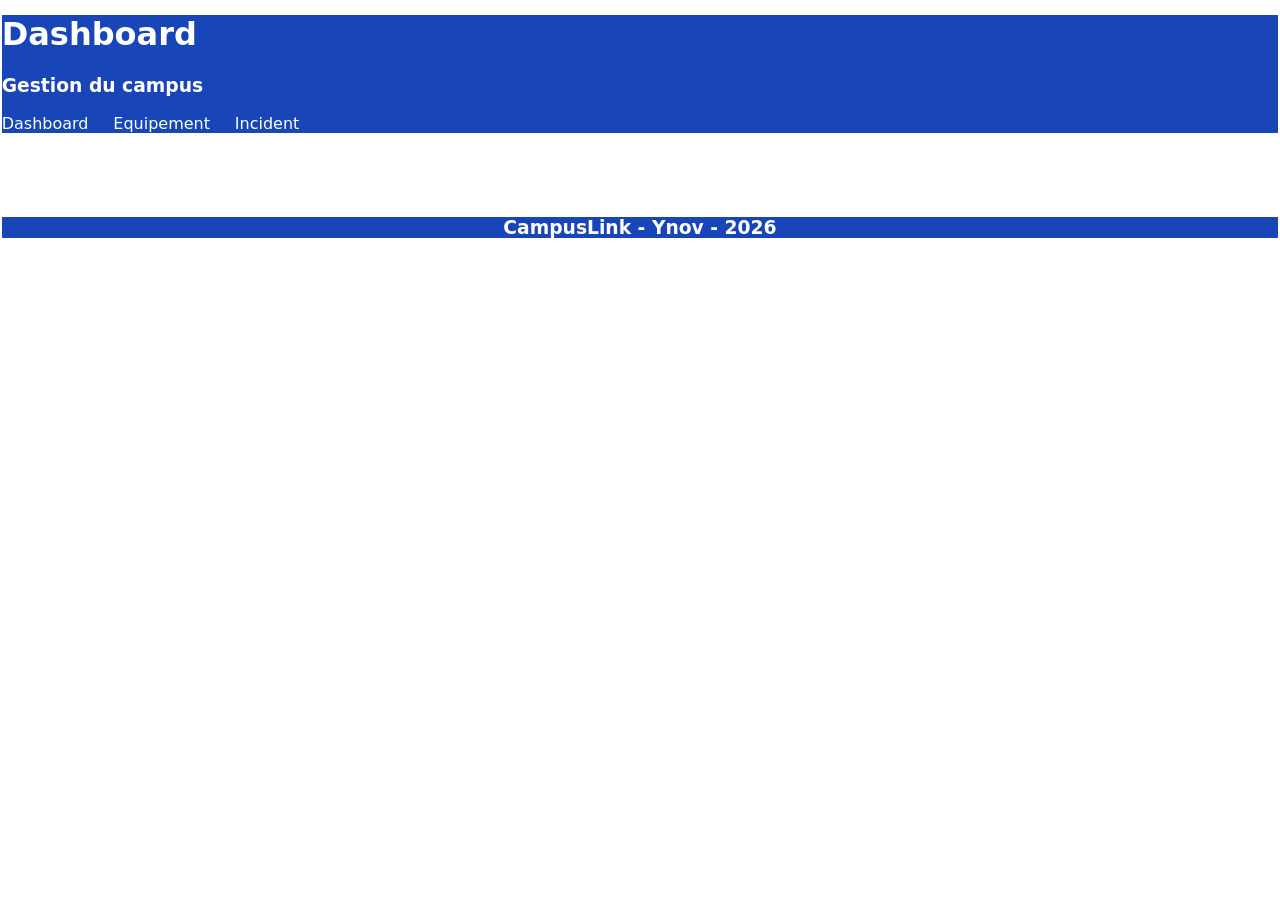
==== pages/dashboard.html @ 811807eb "Add files via upload start" ====
<!DOCTYPE html>
<html lang="fr">
<head>
    <meta charset="UTF-8">
    <meta name="viewport" content="width=device-width, initial-scale=1.0">
    <link rel="stylesheet" href="../css/style.css">
    <title>Dashboard</title>
</head>
<body>
    <header>
        <h1 class="title">Dashboard</h1>
        <h3 class="second">Gestion du campus</h3>


        <nav class="header">
            <a href="../pages/dashboard.html">Dashboard</a>
            <a href="../pages/equipements.html">Equipement</a>
            <a href="../pages/incident.html">Incident</a>
        </nav>
    </header>

    <section>
        <article>
            <h3> Tableau de bord </h3>
            <p> Salles enregistrées</p>
        </article>



    </section>
</body>
<footer>
    <h3> CampusLink - Ynov - 2026</h3>
</footer>
</html>
---- css/style.css ----
* {
    box-sizing: border-box;
}

header {
    background: #1846B9;
    margin: -0.5%;
}

body {
    color :white;
    font-family:system-ui, -apple-system, BlinkMacSystemFont, 'Segoe UI', Roboto, Oxygen, Ubuntu, Cantarell, 'Open Sans', 'Helvetica Neue', sans-serif;
}

h1 {
    color :black;
}

.title {
    color: white;
}
.second {
    color: white;
}

nav {
    display:inline-flex;
    gap: 10%;
}

nav.header a {
    display:flex;
    text-decoration: none;
    color: white;
    display: flex;

}

footer{
    background-color: #1846B9;
    color: white;
    margin: -0.5%;
    text-align: center;
}
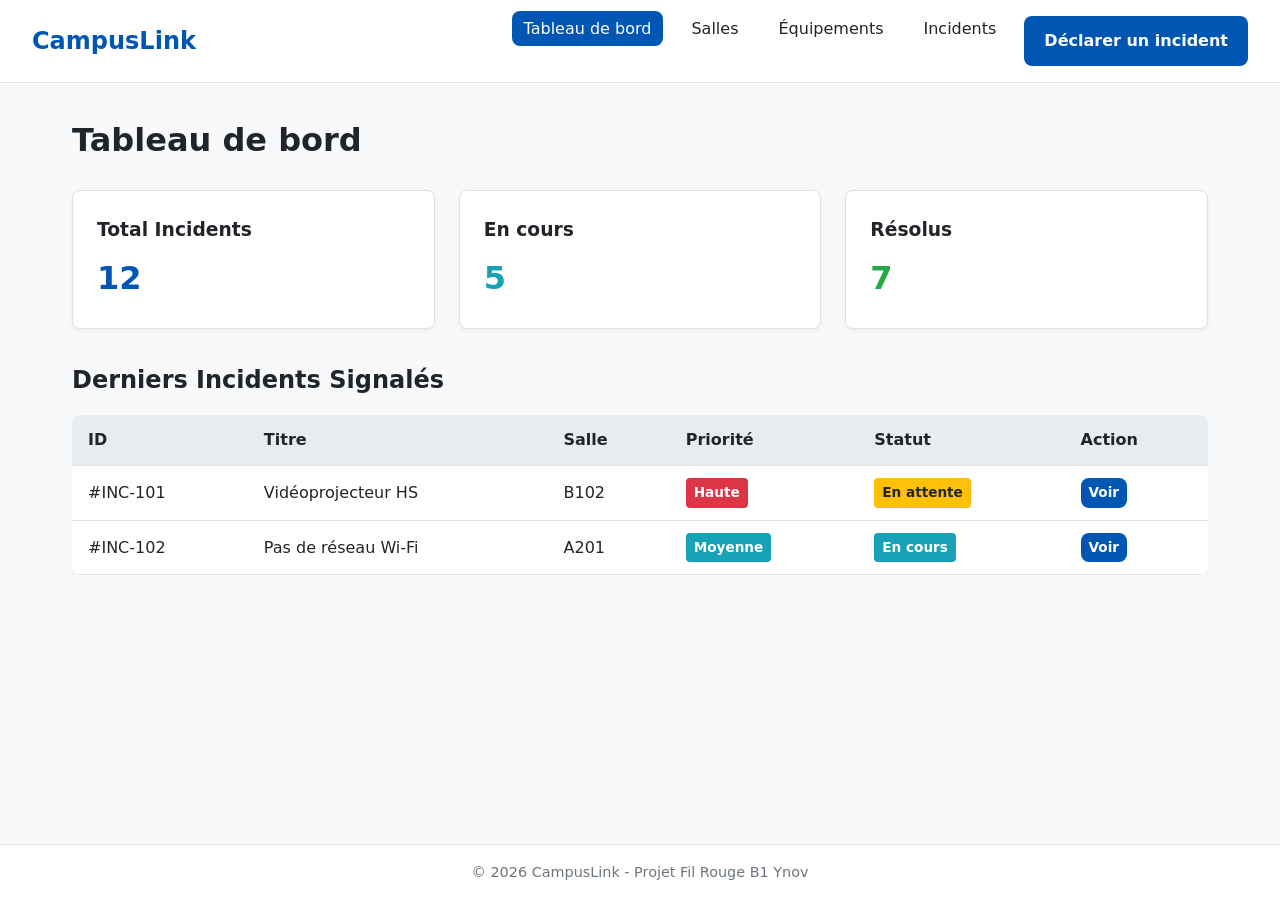
==== commit 27fe8790: "g" ====
--- a/pages/dashboard.html
+++ b/pages/dashboard.html
@@ -1,35 +1,82 @@
 <!DOCTYPE html>
 <html lang="fr">
 <head>
-    <meta charset="UTF-8">
-    <meta name="viewport" content="width=device-width, initial-scale=1.0">
-    <link rel="stylesheet" href="../css/style.css">
-    <title>Dashboard</title>
+  <meta charset="UTF-8">
+  <meta name="viewport" content="width=device-width, initial-scale=1.0">
+  <title>CampusLink - Tableau de bord</title>
+  <link rel="stylesheet" href="../css/style.css">
 </head>
 <body>
-    <header>
-        <h1 class="title">Dashboard</h1>
-        <h3 class="second">Gestion du campus</h3>
+  <header>
+    <a href="../index.html" class="logo">CampusLink</a>
+    <nav aria-label="Navigation principale">
+      <ul>
+        <li><a href="dashboard.html" class="active">Tableau de bord</a></li>
+        <li><a href="salles.html">Salles</a></li>
+        <li><a href="equipements.html">Équipements</a></li>
+        <li><a href="incident.html">Incidents</a></li>
+        <li><a href="declaration.html" class="btn">Déclarer un incident</a></li>
+      </ul>
+    </nav>
+  </header>
 
+  <main>
+    <h1>Tableau de bord</h1>
 
-        <nav class="header">
-            <a href="../pages/dashboard.html">Dashboard</a>
-            <a href="../pages/equipements.html">Equipement</a>
-            <a href="../pages/incident.html">Incident</a>
-        </nav>
-    </header>
+    <section class="grid-cards">
+      <article class="card">
+        <h3>Total Incidents</h3>
+        <p style="font-size: 2rem; font-weight: bold; color: var(--primary-color);">12</p>
+      </article>
+      <article class="card">
+        <h3>En cours</h3>
+        <p style="font-size: 2rem; font-weight: bold; color: var(--status-progress);">5</p>
+      </article>
+      <article class="card">
+        <h3>Résolus</h3>
+        <p style="font-size: 2rem; font-weight: bold; color: var(--status-resolved);">7</p>
+      </article>
+    </section>
 
     <section>
-        <article>
-            <h3> Tableau de bord </h3>
-            <p> Salles enregistrées</p>
-        </article>
+      <h2>Derniers Incidents Signalés</h2>
+      <div class="table-responsive">
+        <table>
+          <thead>
+            <tr>
+              <th>ID</th>
+              <th>Titre</th>
+              <th>Salle</th>
+              <th>Priorité</th>
+              <th>Statut</th>
+              <th>Action</th>
+            </tr>
+          </thead>
+          <tbody>
+            <tr>
+              <td>#INC-101</td>
+              <td>Vidéoprojecteur HS</td>
+              <td>B102</td>
+              <td><span class="badge badge-danger">Haute</span></td>
+              <td><span class="badge badge-pending">En attente</span></td>
+              <td><a href="incident-detail.html" class="btn" style="padding: 0.25rem 0.5rem; font-size: 0.85rem;">Voir</a></td>
+            </tr>
+            <tr>
+              <td>#INC-102</td>
+              <td>Pas de réseau Wi-Fi</td>
+              <td>A201</td>
+              <td><span class="badge badge-progress">Moyenne</span></td>
+              <td><span class="badge badge-progress">En cours</span></td>
+              <td><a href="incident-detail.html" class="btn" style="padding: 0.25rem 0.5rem; font-size: 0.85rem;">Voir</a></td>
+            </tr>
+          </tbody>
+        </table>
+      </div>
+    </section>
+  </main>
 
-
-
-    </section>
+  <footer>
+    <p>&copy; 2026 CampusLink - Projet Fil Rouge B1 Ynov</p>
+  </footer>
 </body>
-<footer>
-    <h3> CampusLink - Ynov - 2026</h3>
-</footer>
 </html>
--- a/css/style.css
+++ b/css/style.css
@@ -1,44 +1,241 @@
+/* ==========================================================================
+   CampusLink - Style Général
+   ========================================================================== */
+
+:root {
+  --primary-color: #0056b3;
+  --primary-hover: #004085;
+  --secondary-color: #6c757d;
+  --bg-color: #f8f9fa;
+  --card-bg: #ffffff;
+  --text-color: #212529;
+  --border-color: #dee2e6;
+
+  /* Status Colors */
+  --status-pending: #ffc107;
+  --status-progress: #17a2b8;
+  --status-resolved: #28a745;
+  --status-danger: #dc3545;
+
+  --font-family: system-ui, -apple-system, "Segoe UI", Roboto, sans-serif;
+  --border-radius: 8px;
+  --transition-speed: 0.2s ease-in-out;
+}
+
 * {
-    box-sizing: border-box;
-}
-
+  box-sizing: border-box;
+  margin: 0;
+  padding: 0;
+}
+
+body {
+  font-family: var(--font-family);
+  background-color: var(--bg-color);
+  color: var(--text-color);
+  line-height: 1.6;
+  display: flex;
+  flex-direction: column;
+  min-height: 100vh;
+}
+
+/* Header & Navigation */
 header {
-    background: #1846B9;
-    margin: -0.5%;
-}
-
-body {
-    color :white;
-    font-family:system-ui, -apple-system, BlinkMacSystemFont, 'Segoe UI', Roboto, Oxygen, Ubuntu, Cantarell, 'Open Sans', 'Helvetica Neue', sans-serif;
+  background-color: #ffffff;
+  border-bottom: 1px solid var(--border-color);
+  padding: 1rem 2rem;
+  display: flex;
+  justify-content: space-between;
+  align-items: center;
+  flex-wrap: wrap;
+}
+
+.logo {
+  font-size: 1.5rem;
+  font-weight: bold;
+  color: var(--primary-color);
+  text-decoration: none;
+}
+
+nav ul {
+  display: flex;
+  list-style: none;
+  gap: 1rem;
+  flex-wrap: wrap;
+}
+
+nav a {
+  text-decoration: none;
+  color: var(--text-color);
+  font-weight: 500;
+  padding: 0.5rem 0.75rem;
+  border-radius: var(--border-radius);
+  transition: background-color var(--transition-speed);
+}
+
+nav a:hover, nav a.active {
+  background-color: var(--primary-color);
+  color: #ffffff;
+}
+
+/* Layout Main */
+main {
+  flex: 1;
+  padding: 2rem;
+  max-width: 1200px;
+  margin: 0 auto;
+  width: 100%;
 }
 
 h1 {
-    color :black;
-}
-
-.title {
-    color: white;
-}
-.second {
-    color: white;
-}
-
-nav {
-    display:inline-flex;
-    gap: 10%;
-}
-
-nav.header a {
-    display:flex;
-    text-decoration: none;
-    color: white;
-    display: flex;
-
-}
-
-footer{
-    background-color: #1846B9;
-    color: white;
-    margin: -0.5%;
-    text-align: center;
-}
+  margin-bottom: 1.5rem;
+  font-size: 2rem;
+}
+
+h2 {
+  margin-bottom: 1rem;
+  font-size: 1.5rem;
+}
+
+/* Cards & Grid Layouts */
+.grid-cards {
+  display: grid;
+  grid-template-columns: repeat(auto-fit, minmax(280px, 1fr));
+  gap: 1.5rem;
+  margin-bottom: 2rem;
+}
+
+.card {
+  background-color: var(--card-bg);
+  border: 1px solid var(--border-color);
+  border-radius: var(--border-radius);
+  padding: 1.5rem;
+  box-shadow: 0 2px 4px rgba(0, 0, 0, 0.05);
+}
+
+.card h3 {
+  margin-bottom: 0.5rem;
+}
+
+/* Badges */
+.badge {
+  display: inline-block;
+  padding: 0.25rem 0.5rem;
+  border-radius: 4px;
+  font-size: 0.85rem;
+  font-weight: bold;
+  color: #ffffff;
+}
+
+.badge-pending { background-color: var(--status-pending); color: #212529; }
+.badge-progress { background-color: var(--status-progress); }
+.badge-resolved { background-color: var(--status-resolved); }
+.badge-danger { background-color: var(--status-danger); }
+
+/* Tables */
+.table-responsive {
+  overflow-x: auto;
+  margin-bottom: 1.5rem;
+}
+
+table {
+  width: 100%;
+  border-collapse: collapse;
+  background-color: var(--card-bg);
+  border-radius: var(--border-radius);
+  overflow: hidden;
+  box-shadow: 0 2px 4px rgba(0, 0, 0, 0.05);
+}
+
+th, td {
+  padding: 0.75rem 1rem;
+  text-align: left;
+  border-bottom: 1px solid var(--border-color);
+}
+
+th {
+  background-color: #e9ecef;
+  font-weight: 600;
+}
+
+tr:hover {
+  background-color: #f1f3f5;
+}
+
+/* Forms */
+.form-group {
+  margin-bottom: 1.25rem;
+}
+
+label {
+  display: block;
+  font-weight: 600;
+  margin-bottom: 0.5rem;
+}
+
+input[type="text"],
+input[type="email"],
+select,
+textarea {
+  width: 100%;
+  padding: 0.75rem;
+  border: 1px solid var(--border-color);
+  border-radius: var(--border-radius);
+  font-size: 1rem;
+  font-family: inherit;
+}
+
+input:focus, select:focus, textarea:focus {
+  outline: 2px solid var(--primary-color);
+}
+
+/* Buttons */
+.btn {
+  display: inline-block;
+  padding: 0.75rem 1.25rem;
+  border: none;
+  border-radius: var(--border-radius);
+  background-color: var(--primary-color);
+  color: #ffffff;
+  font-size: 1rem;
+  font-weight: 600;
+  cursor: pointer;
+  text-decoration: none;
+  transition: background-color var(--transition-speed);
+}
+
+.btn:hover {
+  background-color: var(--primary-hover);
+}
+
+.btn-secondary {
+  background-color: var(--secondary-color);
+}
+
+/* Footer */
+footer {
+  background-color: #ffffff;
+  border-top: 1px solid var(--border-color);
+  text-align: center;
+  padding: 1rem;
+  margin-top: auto;
+  font-size: 0.9rem;
+  color: var(--secondary-color);
+}
+
+/* Responsive Media Queries */
+@media (max-width: 768px) {
+  header {
+    flex-direction: column;
+    align-items: flex-start;
+    gap: 1rem;
+  }
+
+  nav ul {
+    flex-direction: column;
+    width: 100%;
+  }
+
+  nav a {
+    display: block;
+  }
+}
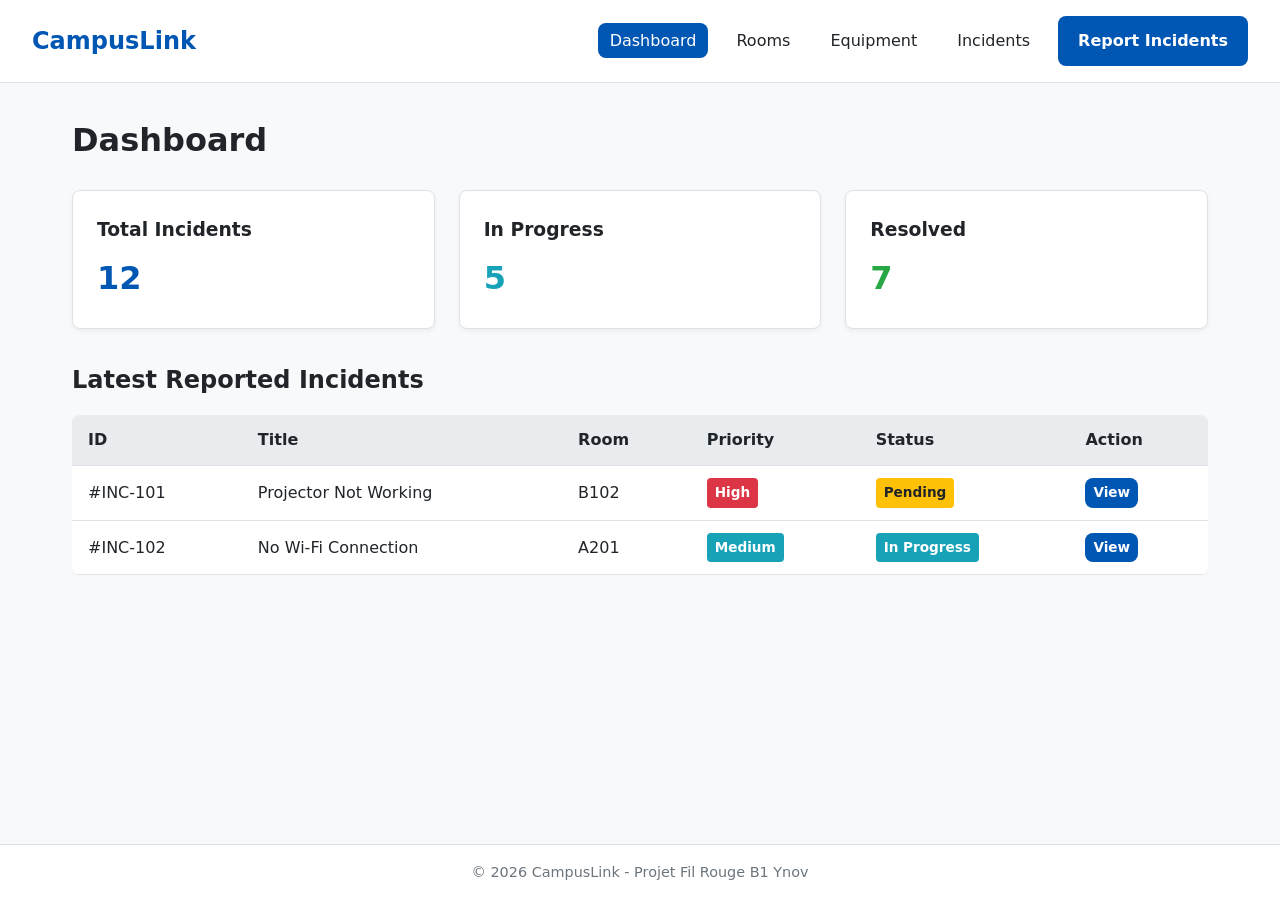
==== commit cec9b468: "g" ====
--- a/pages/dashboard.html
+++ b/pages/dashboard.html
@@ -1,79 +1,79 @@
 <!DOCTYPE html>
-<html lang="fr">
+<html lang="en">
 <head>
   <meta charset="UTF-8">
   <meta name="viewport" content="width=device-width, initial-scale=1.0">
-  <title>CampusLink - Tableau de bord</title>
+  <title>CampusLink - Dashboard</title>
   <link rel="stylesheet" href="../css/style.css">
 </head>
 <body>
   <header>
     <a href="../index.html" class="logo">CampusLink</a>
-    <nav aria-label="Navigation principale">
+    <nav aria-label="main nav">
       <ul>
-        <li><a href="dashboard.html" class="active">Tableau de bord</a></li>
-        <li><a href="salles.html">Salles</a></li>
-        <li><a href="equipements.html">Équipements</a></li>
+        <li><a href="dashboard.html" class="active">Dashboard</a></li>
+        <li><a href="rooms.html">Rooms</a></li>
+        <li><a href="equipments.html">Equipment</a></li>
         <li><a href="incident.html">Incidents</a></li>
-        <li><a href="declaration.html" class="btn">Déclarer un incident</a></li>
+        <li><a href="reports.html" class="btn">Report Incidents</a></li>
       </ul>
     </nav>
   </header>
 
   <main>
-    <h1>Tableau de bord</h1>
+      <h1>Dashboard</h1>
 
-    <section class="grid-cards">
-      <article class="card">
-        <h3>Total Incidents</h3>
-        <p style="font-size: 2rem; font-weight: bold; color: var(--primary-color);">12</p>
-      </article>
-      <article class="card">
-        <h3>En cours</h3>
-        <p style="font-size: 2rem; font-weight: bold; color: var(--status-progress);">5</p>
-      </article>
-      <article class="card">
-        <h3>Résolus</h3>
-        <p style="font-size: 2rem; font-weight: bold; color: var(--status-resolved);">7</p>
-      </article>
-    </section>
+      <section class="grid-cards">
+        <article class="card">
+          <h3>Total Incidents</h3>
+          <p style="font-size: 2rem; font-weight: bold; color: var(--primary-color);">12</p>
+        </article>
+        <article class="card">
+          <h3>In Progress</h3>
+          <p style="font-size: 2rem; font-weight: bold; color: var(--status-progress);">5</p>
+        </article>
+        <article class="card">
+          <h3>Resolved</h3>
+          <p style="font-size: 2rem; font-weight: bold; color: var(--status-resolved);">7</p>
+        </article>
+      </section>
 
-    <section>
-      <h2>Derniers Incidents Signalés</h2>
-      <div class="table-responsive">
-        <table>
-          <thead>
-            <tr>
-              <th>ID</th>
-              <th>Titre</th>
-              <th>Salle</th>
-              <th>Priorité</th>
-              <th>Statut</th>
-              <th>Action</th>
-            </tr>
-          </thead>
-          <tbody>
-            <tr>
-              <td>#INC-101</td>
-              <td>Vidéoprojecteur HS</td>
-              <td>B102</td>
-              <td><span class="badge badge-danger">Haute</span></td>
-              <td><span class="badge badge-pending">En attente</span></td>
-              <td><a href="incident-detail.html" class="btn" style="padding: 0.25rem 0.5rem; font-size: 0.85rem;">Voir</a></td>
-            </tr>
-            <tr>
-              <td>#INC-102</td>
-              <td>Pas de réseau Wi-Fi</td>
-              <td>A201</td>
-              <td><span class="badge badge-progress">Moyenne</span></td>
-              <td><span class="badge badge-progress">En cours</span></td>
-              <td><a href="incident-detail.html" class="btn" style="padding: 0.25rem 0.5rem; font-size: 0.85rem;">Voir</a></td>
-            </tr>
-          </tbody>
-        </table>
-      </div>
-    </section>
-  </main>
+      <section>
+        <h2>Latest Reported Incidents</h2>
+        <div class="table-responsive">
+          <table>
+            <thead>
+              <tr>
+                <th>ID</th>
+                <th>Title</th>
+                <th>Room</th>
+                <th>Priority</th>
+                <th>Status</th>
+                <th>Action</th>
+              </tr>
+            </thead>
+            <tbody>
+              <tr>
+                <td>#INC-101</td>
+                <td>Projector Not Working</td>
+                <td>B102</td>
+                <td><span class="badge badge-danger">High</span></td>
+                <td><span class="badge badge-pending">Pending</span></td>
+                <td><a href="incident-detail.html" class="btn" style="padding: 0.25rem 0.5rem; font-size: 0.85rem;">View</a></td>
+              </tr>
+              <tr>
+                <td>#INC-102</td>
+                <td>No Wi-Fi Connection</td>
+                <td>A201</td>
+                <td><span class="badge badge-progress">Medium</span></td>
+                <td><span class="badge badge-progress">In Progress</span></td>
+                <td><a href="incident-detail.html" class="btn" style="padding: 0.25rem 0.5rem; font-size: 0.85rem;">View</a></td>
+              </tr>
+            </tbody>
+          </table>
+        </div>
+      </section>
+    </main>
 
   <footer>
     <p>&copy; 2026 CampusLink - Projet Fil Rouge B1 Ynov</p>
--- a/css/style.css
+++ b/css/style.css
@@ -1,7 +1,3 @@
-/* ==========================================================================
-   CampusLink - Style Général
-   ========================================================================== */
-
 :root {
   --primary-color: #0056b3;
   --primary-hover: #004085;
@@ -11,7 +7,6 @@
   --text-color: #212529;
   --border-color: #dee2e6;
 
-  /* Status Colors */
   --status-pending: #ffc107;
   --status-progress: #17a2b8;
   --status-resolved: #28a745;
@@ -38,7 +33,6 @@
   min-height: 100vh;
 }
 
-/* Header & Navigation */
 header {
   background-color: #ffffff;
   border-bottom: 1px solid var(--border-color);
@@ -57,10 +51,11 @@
 }
 
 nav ul {
-  display: flex;
-  list-style: none;
-  gap: 1rem;
-  flex-wrap: wrap;
+    display: flex;
+    list-style: none;
+    gap: 1rem;
+    flex-wrap: wrap;
+    align-items: center;
 }
 
 nav a {
@@ -72,12 +67,12 @@
   transition: background-color var(--transition-speed);
 }
 
+
 nav a:hover, nav a.active {
   background-color: var(--primary-color);
   color: #ffffff;
 }
 
-/* Layout Main */
 main {
   flex: 1;
   padding: 2rem;
@@ -96,7 +91,6 @@
   font-size: 1.5rem;
 }
 
-/* Cards & Grid Layouts */
 .grid-cards {
   display: grid;
   grid-template-columns: repeat(auto-fit, minmax(280px, 1fr));
@@ -116,7 +110,6 @@
   margin-bottom: 0.5rem;
 }
 
-/* Badges */
 .badge {
   display: inline-block;
   padding: 0.25rem 0.5rem;
@@ -131,7 +124,6 @@
 .badge-resolved { background-color: var(--status-resolved); }
 .badge-danger { background-color: var(--status-danger); }
 
-/* Tables */
 .table-responsive {
   overflow-x: auto;
   margin-bottom: 1.5rem;
@@ -161,7 +153,6 @@
   background-color: #f1f3f5;
 }
 
-/* Forms */
 .form-group {
   margin-bottom: 1.25rem;
 }
@@ -188,7 +179,6 @@
   outline: 2px solid var(--primary-color);
 }
 
-/* Buttons */
 .btn {
   display: inline-block;
   padding: 0.75rem 1.25rem;
@@ -211,7 +201,6 @@
   background-color: var(--secondary-color);
 }
 
-/* Footer */
 footer {
   background-color: #ffffff;
   border-top: 1px solid var(--border-color);
@@ -222,7 +211,6 @@
   color: var(--secondary-color);
 }
 
-/* Responsive Media Queries */
 @media (max-width: 768px) {
   header {
     flex-direction: column;
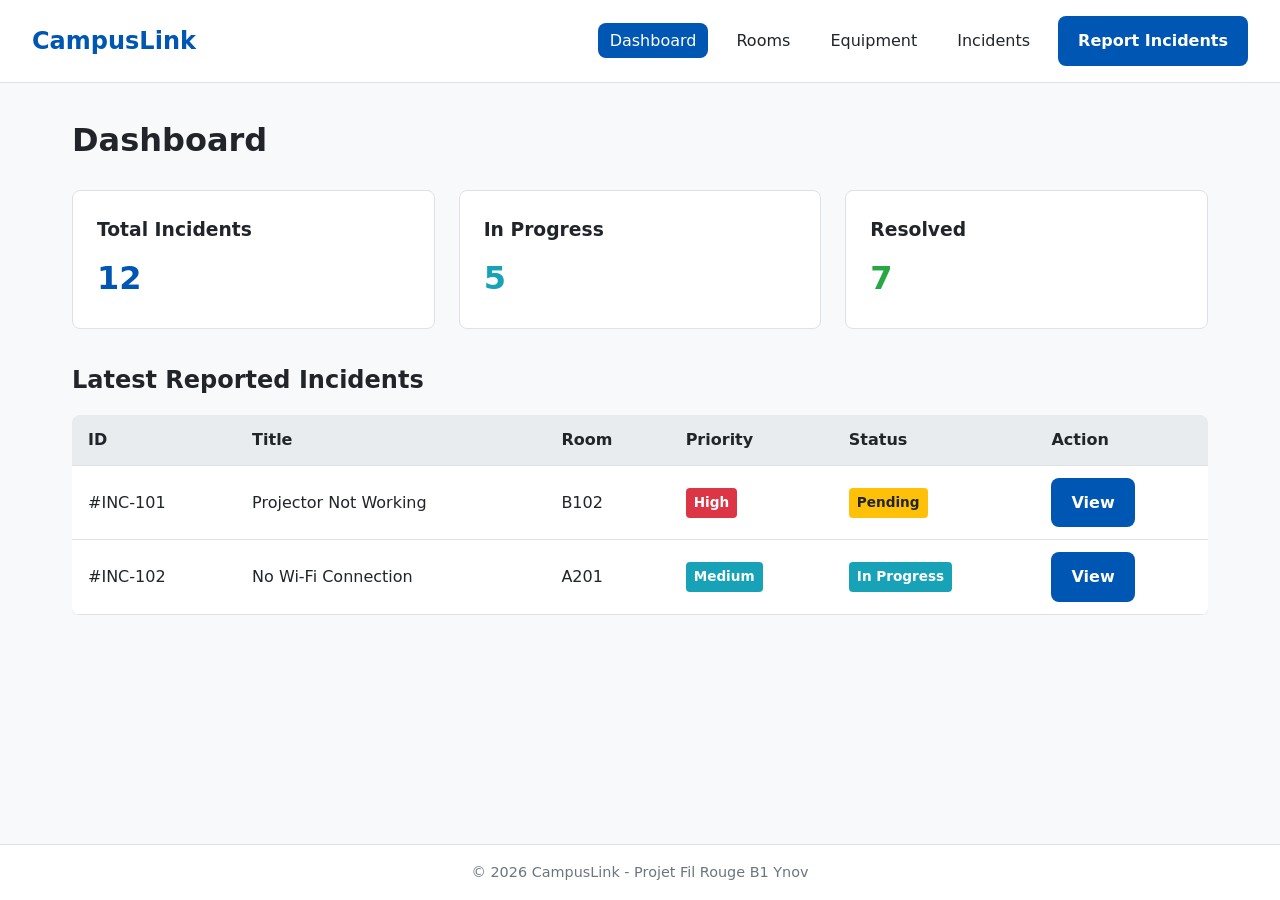
==== commit bca5e16f: "fixed css in html" ====
--- a/pages/dashboard.html
+++ b/pages/dashboard.html
@@ -59,7 +59,7 @@
                 <td>B102</td>
                 <td><span class="badge badge-danger">High</span></td>
                 <td><span class="badge badge-pending">Pending</span></td>
-                <td><a href="incident-detail.html" class="btn" style="padding: 0.25rem 0.5rem; font-size: 0.85rem;">View</a></td>
+                <td><a href="incident-detail.html" class="btn" class="btn btn-sm">View</a></td>
               </tr>
               <tr>
                 <td>#INC-102</td>
@@ -67,7 +67,7 @@
                 <td>A201</td>
                 <td><span class="badge badge-progress">Medium</span></td>
                 <td><span class="badge badge-progress">In Progress</span></td>
-                <td><a href="incident-detail.html" class="btn" style="padding: 0.25rem 0.5rem; font-size: 0.85rem;">View</a></td>
+                <td><a href="incident-detail.html" class="btn" class="btn btn-sm">View</a></td>
               </tr>
             </tbody>
           </table>
--- a/css/style.css
+++ b/css/style.css
@@ -103,7 +103,6 @@
   border: 1px solid var(--border-color);
   border-radius: var(--border-radius);
   padding: 1.5rem;
-  box-shadow: 0 2px 4px rgba(0, 0, 0, 0.05);
 }
 
 .card h3 {
@@ -191,6 +190,12 @@
   cursor: pointer;
   text-decoration: none;
   transition: background-color var(--transition-speed);
+}
+
+.btn-sm {
+  padding: 0.25rem 0.5rem;
+  font-size: 0.85rem;
+  border-radius: 2.5px;
 }
 
 .btn:hover {
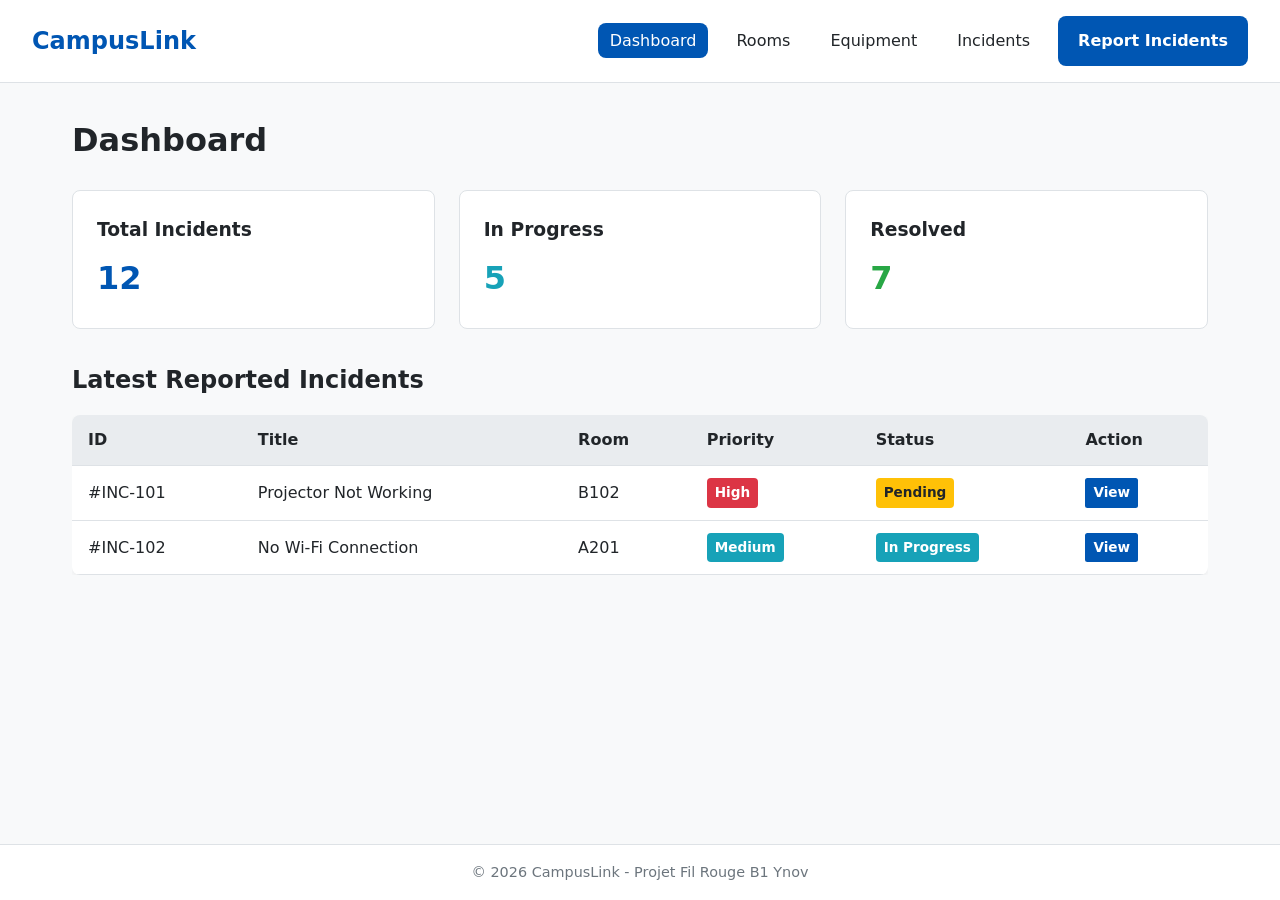
==== commit 2aad20b5: "gg" ====
--- a/pages/dashboard.html
+++ b/pages/dashboard.html
@@ -59,7 +59,7 @@
                 <td>B102</td>
                 <td><span class="badge badge-danger">High</span></td>
                 <td><span class="badge badge-pending">Pending</span></td>
-                <td><a href="incident-detail.html" class="btn" class="btn btn-sm">View</a></td>
+                <td><a href="incident-detail.html" class="btn btn-sm">View</a></td>
               </tr>
               <tr>
                 <td>#INC-102</td>
@@ -67,7 +67,7 @@
                 <td>A201</td>
                 <td><span class="badge badge-progress">Medium</span></td>
                 <td><span class="badge badge-progress">In Progress</span></td>
-                <td><a href="incident-detail.html" class="btn" class="btn btn-sm">View</a></td>
+                <td><a href="incident-detail.html" class="btn btn-sm">View</a></td>
               </tr>
             </tbody>
           </table>
